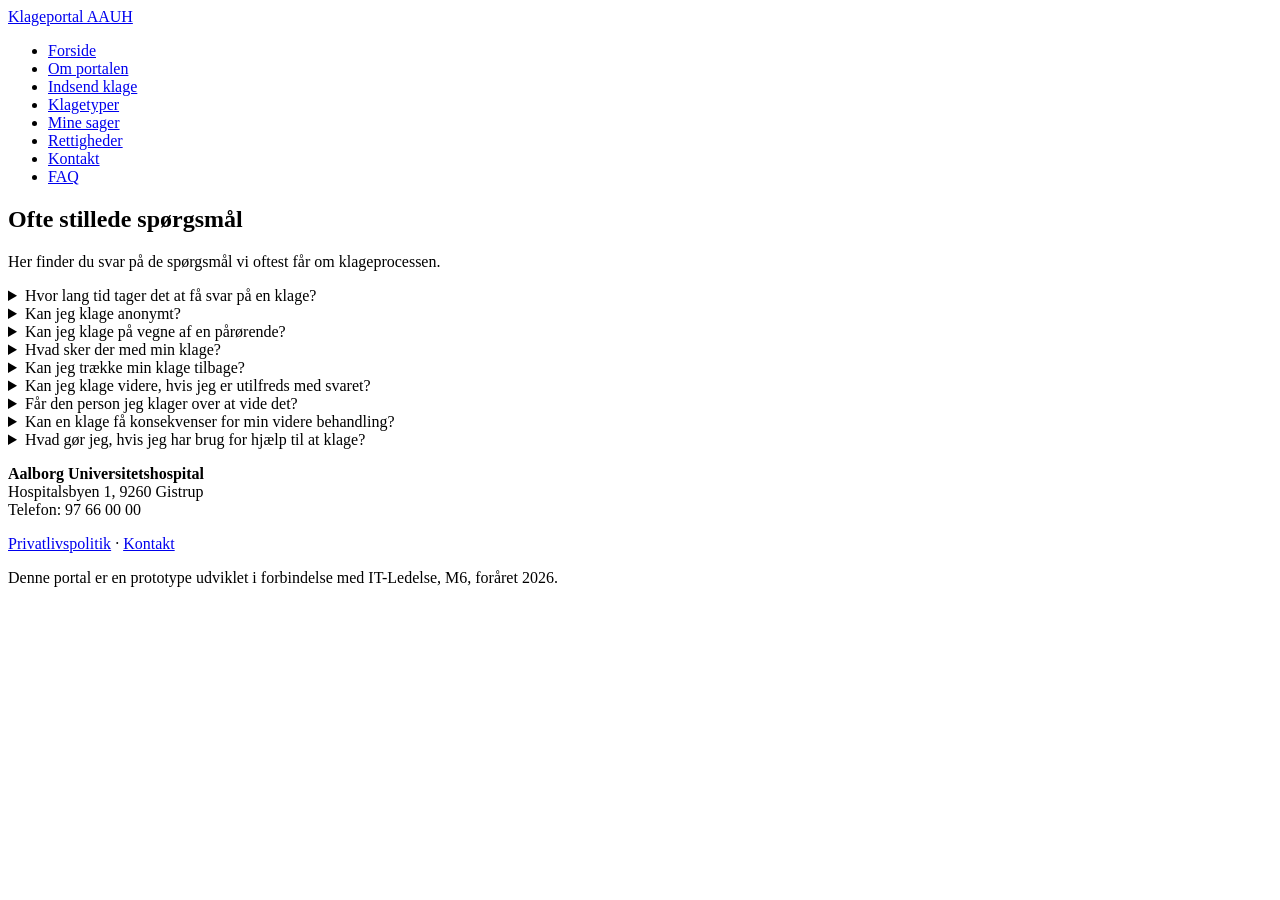
==== html/faq.html @ c4c41f85 "Create faq.html Tilføjelse af faq html side" ====
<!DOCTYPE html>
<html lang="da">
<head>
    <meta charset="UTF-8">
    <meta name="viewport" content="width=device-width, initial-scale=1.0">
    <title>FAQ — Klageportal AAUH</title>
    <link rel="stylesheet" href="css/style.css">
    <link rel="stylesheet" href="css/forms.css">
    <link rel="stylesheet" href="css/responsive.css">
</head>
<body>
    <header>
        <div class="header-inner">
            <a href="index.html" class="logo">Klageportal AAUH</a>
            <nav>
                <ul>
                    <li><a href="index.html">Forside</a></li>
                    <li><a href="om-portalen.html">Om portalen</a></li>
                    <li><a href="indsend-klage.html">Indsend klage</a></li>
                    <li><a href="klagetyper.html">Klagetyper</a></li>
                    <li><a href="mine-sager.html">Mine sager</a></li>
                    <li><a href="patientrettigheder.html">Rettigheder</a></li>
                    <li><a href="kontakt.html">Kontakt</a></li>
                    <li><a href="faq.html" class="active">FAQ</a></li>
                </ul>
            </nav>
        </div>
    </header>

    <main>
        <section class="page-header">
            <h1>Ofte stillede spørgsmål</h1>
            <p class="lead">Her finder du svar på de spørgsmål vi oftest får om klageprocessen.</p>
        </section>

        <section class="content faq-list">
            <details>
                <summary>Hvor lang tid tager det at få svar på en klage?</summary>
                <p>Du modtager bekræftelse på din klage inden for tre hverdage. Selve sagsbehandlingen tager typisk fire uger, men kan i komplekse sager strække sig op til tre måneder. Vi giver dig altid besked hvis det trækker ud.</p>
            </details>

            <details>
                <summary>Kan jeg klage anonymt?</summary>
                <p>Nej. For at vi kan undersøge sagen ordentligt, har vi brug for at vide hvem klagen vedrører. Dine oplysninger behandles fortroligt, og kun de sagsbehandlere der arbejder med din klage får adgang.</p>
            </details>

            <details>
                <summary>Kan jeg klage på vegne af en pårørende?</summary>
                <p>Ja, hvis du har samtykke fra patienten — eller hvis du er værge eller nær pårørende til en patient der ikke selv kan klage. Du skal kunne dokumentere relationen ved forespørgsel.</p>
            </details>

            <details>
                <summary>Hvad sker der med min klage?</summary>
                <p>Klagen modtages af klagekontoret, der registrerer den og tildeler et sagsnummer. En sagsbehandler kontakter dig hvis vi har brug for yderligere oplysninger. Vi indhenter journaloplysninger og spørger de involverede afdelinger om deres redegørelse. Når sagen er belyst, modtager du et skriftligt svar.</p>
            </details>

            <details>
                <summary>Kan jeg trække min klage tilbage?</summary>
                <p>Ja. Kontakt klagekontoret med dit sagsnummer, så annulleres sagen.</p>
            </details>

            <details>
                <summary>Kan jeg klage videre, hvis jeg er utilfreds med svaret?</summary>
                <p>Ja. Hvis du ikke er tilfreds med hospitalets behandling af din klage, kan du sende sagen videre til Styrelsen for Patientklager. Det skal ske inden 2 år fra hændelsen.</p>
            </details>

            <details>
                <summary>Får den person jeg klager over at vide det?</summary>
                <p>Ja, hvis klagen vedrører en konkret medarbejder, bliver vedkommende informeret som led i sagsbehandlingen og får mulighed for at afgive en redegørelse. Det er en grundlæggende retssikkerhedsprincip.</p>
            </details>

            <details>
                <summary>Kan en klage få konsekvenser for min videre behandling?</summary>
                <p>Nej. Du har ret til at klage, og det må aldrig påvirke kvaliteten af den behandling du modtager. Hvis du oplever det modsatte, vil vi gerne høre om det med det samme.</p>
            </details>

            <details>
                <summary>Hvad gør jeg, hvis jeg har brug for hjælp til at klage?</summary>
                <p>Kontakt patientvejlederen på telefon 97 66 12 34. Patientvejlederen kan hjælpe med at formulere klagen og pege dig i den rette retning. Det er gratis og uvildigt.</p>
            </details>
        </section>
    </main>

    <footer>
        <div class="footer-inner">
            <p><strong>Aalborg Universitetshospital</strong><br>
            Hospitalsbyen 1, 9260 Gistrup<br>
            Telefon: 97 66 00 00</p>
            <p><a href="privatlivspolitik.html">Privatlivspolitik</a> · <a href="kontakt.html">Kontakt</a></p>
            <p class="small">Denne portal er en prototype udviklet i forbindelse med IT-Ledelse, M6, foråret 2026.</p>
        </div>
    </footer>
</body>
</html>
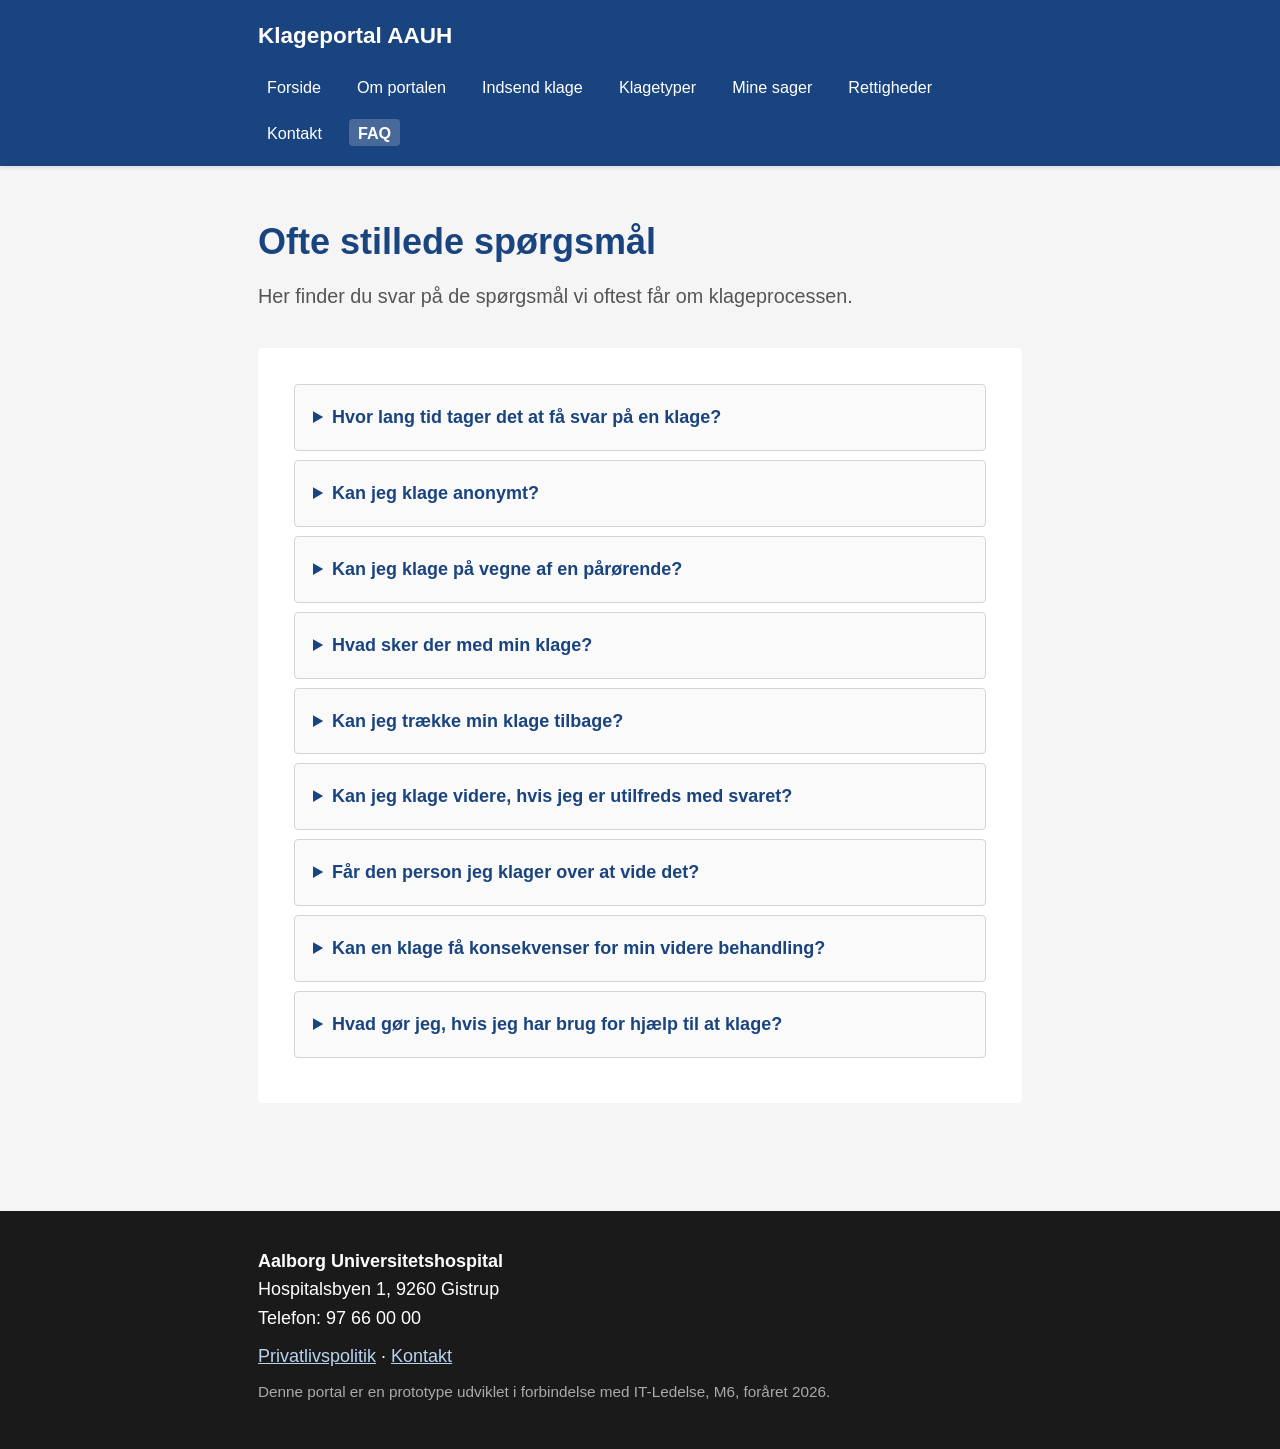
==== commit 61d3cbca: "Update faq.html" ====
--- a/html/faq.html
+++ b/html/faq.html
@@ -4,9 +4,9 @@
     <meta charset="UTF-8">
     <meta name="viewport" content="width=device-width, initial-scale=1.0">
     <title>FAQ — Klageportal AAUH</title>
-    <link rel="stylesheet" href="css/style.css">
-    <link rel="stylesheet" href="css/forms.css">
-    <link rel="stylesheet" href="css/responsive.css">
+    <link rel="stylesheet" href="../css/style.css">
+    <link rel="stylesheet" href="../css/forms.css">
+    <link rel="stylesheet" href="../css/responsive.css">
 </head>
 <body>
     <header>
--- a/css/style.css
+++ b/css/style.css
@@ -0,0 +1,424 @@
+/* ==========================================================================
+   Klageportal AAUH — Hovedstyling
+   Forfatter: Lasse (Sprint 2, dag 2)
+   Baseret på designdokument.md
+   ========================================================================== */
+
+/* Reset og grundlæggende variable */
+:root {
+    --color-primary: #1a4480;
+    --color-secondary: #2c6e7f;
+    --color-bg: #f5f5f5;
+    --color-surface: #ffffff;
+    --color-text: #1a1a1a;
+    --color-text-muted: #555555;
+    --color-border: #d4d4d4;
+    --color-warning: #a83232;
+    --color-success: #2d6e3e;
+
+    --font-base: -apple-system, BlinkMacSystemFont, "Segoe UI", Roboto, "Helvetica Neue", Arial, sans-serif;
+
+    --spacing-sm: 0.5rem;
+    --spacing-md: 1rem;
+    --spacing-lg: 2rem;
+    --spacing-xl: 3rem;
+
+    --max-width: 800px;
+    --radius: 4px;
+}
+
+*, *::before, *::after {
+    box-sizing: border-box;
+    margin: 0;
+    padding: 0;
+}
+
+html {
+    font-size: 18px;
+}
+
+body {
+    font-family: var(--font-base);
+    line-height: 1.6;
+    color: var(--color-text);
+    background-color: var(--color-bg);
+    min-height: 100vh;
+    display: flex;
+    flex-direction: column;
+}
+
+/* Header */
+header {
+    background-color: var(--color-primary);
+    color: white;
+    padding: var(--spacing-md) 0;
+    position: sticky;
+    top: 0;
+    z-index: 100;
+    box-shadow: 0 2px 4px rgba(0,0,0,0.1);
+}
+
+.header-inner {
+    max-width: var(--max-width);
+    margin: 0 auto;
+    padding: 0 var(--spacing-md);
+    display: flex;
+    justify-content: space-between;
+    align-items: center;
+    flex-wrap: wrap;
+    gap: var(--spacing-md);
+}
+
+.logo {
+    color: white;
+    text-decoration: none;
+    font-size: 1.25rem;
+    font-weight: 700;
+}
+
+nav ul {
+    list-style: none;
+    display: flex;
+    gap: var(--spacing-md);
+    flex-wrap: wrap;
+}
+
+nav a {
+    color: white;
+    text-decoration: none;
+    padding: 0.25rem 0.5rem;
+    font-size: 0.9rem;
+    border-radius: var(--radius);
+    transition: background-color 0.2s;
+}
+
+nav a:hover,
+nav a:focus {
+    background-color: rgba(255,255,255,0.15);
+    outline: none;
+}
+
+nav a.active {
+    background-color: rgba(255,255,255,0.2);
+    font-weight: 600;
+}
+
+/* Main content */
+main {
+    flex: 1;
+    max-width: var(--max-width);
+    margin: 0 auto;
+    padding: var(--spacing-xl) var(--spacing-md);
+    width: 100%;
+}
+
+/* Headings */
+h1 {
+    font-size: 2rem;
+    color: var(--color-primary);
+    margin-bottom: var(--spacing-md);
+    line-height: 1.2;
+}
+
+h2 {
+    font-size: 1.5rem;
+    color: var(--color-primary);
+    margin-top: var(--spacing-lg);
+    margin-bottom: var(--spacing-md);
+}
+
+h3 {
+    font-size: 1.15rem;
+    color: var(--color-secondary);
+    margin-top: var(--spacing-md);
+    margin-bottom: var(--spacing-sm);
+}
+
+p {
+    margin-bottom: var(--spacing-md);
+}
+
+.lead {
+    font-size: 1.1rem;
+    color: var(--color-text-muted);
+    margin-bottom: var(--spacing-lg);
+}
+
+/* Links */
+a {
+    color: var(--color-secondary);
+    text-decoration: underline;
+}
+
+a:hover,
+a:focus {
+    color: var(--color-primary);
+    outline: none;
+}
+
+/* Hero (forside) */
+.hero {
+    background-color: var(--color-surface);
+    padding: var(--spacing-xl);
+    border-radius: var(--radius);
+    margin-bottom: var(--spacing-lg);
+    text-align: center;
+}
+
+.hero h1 {
+    margin-bottom: var(--spacing-md);
+}
+
+/* Knapper */
+.btn {
+    display: inline-block;
+    padding: 0.75rem 1.5rem;
+    border-radius: var(--radius);
+    text-decoration: none;
+    font-size: 1rem;
+    font-weight: 600;
+    border: 2px solid transparent;
+    cursor: pointer;
+    transition: all 0.2s;
+    font-family: inherit;
+}
+
+.btn-primary {
+    background-color: var(--color-primary);
+    color: white;
+}
+
+.btn-primary:hover,
+.btn-primary:focus {
+    background-color: var(--color-secondary);
+    color: white;
+}
+
+.btn-secondary {
+    background-color: transparent;
+    color: var(--color-primary);
+    border-color: var(--color-primary);
+}
+
+.btn-secondary:hover,
+.btn-secondary:focus {
+    background-color: var(--color-primary);
+    color: white;
+}
+
+/* Info-kort grid */
+.info-cards {
+    margin-bottom: var(--spacing-lg);
+}
+
+.card-grid {
+    display: grid;
+    grid-template-columns: repeat(3, 1fr);
+    gap: var(--spacing-md);
+    margin-top: var(--spacing-md);
+}
+
+.card {
+    background-color: var(--color-surface);
+    padding: var(--spacing-md);
+    border-radius: var(--radius);
+    border-left: 4px solid var(--color-primary);
+}
+
+.card h3 {
+    margin-top: 0;
+}
+
+/* Callout */
+.callout {
+    background-color: #eef2f7;
+    padding: var(--spacing-md);
+    border-radius: var(--radius);
+    border-left: 4px solid var(--color-secondary);
+    margin: var(--spacing-lg) 0;
+}
+
+.callout h3 {
+    margin-top: 0;
+}
+
+/* Page header (alle ikke-forside sider) */
+.page-header {
+    margin-bottom: var(--spacing-lg);
+}
+
+/* Indhold sektion */
+.content {
+    background-color: var(--color-surface);
+    padding: var(--spacing-lg);
+    border-radius: var(--radius);
+}
+
+.content ul,
+.content ol {
+    margin-left: var(--spacing-lg);
+    margin-bottom: var(--spacing-md);
+}
+
+.content li {
+    margin-bottom: var(--spacing-sm);
+}
+
+/* Info-block (klagetyper.html) */
+.info-block {
+    padding: var(--spacing-md) 0;
+    border-bottom: 1px solid var(--color-border);
+}
+
+.info-block:last-child {
+    border-bottom: none;
+}
+
+.info-block h2 {
+    margin-top: 0;
+}
+
+/* Tabel (mine-sager) */
+.sager-tabel {
+    width: 100%;
+    border-collapse: collapse;
+    margin: var(--spacing-md) 0;
+}
+
+.sager-tabel th,
+.sager-tabel td {
+    text-align: left;
+    padding: var(--spacing-sm);
+    border-bottom: 1px solid var(--color-border);
+}
+
+.sager-tabel th {
+    background-color: #eef2f7;
+    font-weight: 600;
+}
+
+/* Status badges */
+.status {
+    display: inline-block;
+    padding: 0.2rem 0.6rem;
+    border-radius: 999px;
+    font-size: 0.85rem;
+    font-weight: 600;
+}
+
+.status-new {
+    background-color: #fff4e6;
+    color: #8a5500;
+}
+
+.status-active {
+    background-color: #e6f0ff;
+    color: var(--color-primary);
+}
+
+.status-done {
+    background-color: #e7f5e9;
+    color: var(--color-success);
+}
+
+.status-forklaring {
+    margin-top: var(--spacing-md);
+}
+
+.status-forklaring dt {
+    margin-top: var(--spacing-sm);
+}
+
+.status-forklaring dd {
+    margin-left: 0;
+    margin-bottom: var(--spacing-sm);
+    color: var(--color-text-muted);
+}
+
+/* Prototype-note */
+.prototype-note {
+    background-color: #fff4e6;
+    padding: var(--spacing-md);
+    border-left: 4px solid #d99500;
+    border-radius: var(--radius);
+    margin-bottom: var(--spacing-md);
+}
+
+/* Kontakt-grid */
+.contact-grid {
+    display: grid;
+    grid-template-columns: 1fr 1fr;
+    gap: var(--spacing-md);
+}
+
+.contact-card {
+    background-color: #f9f9f9;
+    padding: var(--spacing-md);
+    border-radius: var(--radius);
+    border: 1px solid var(--color-border);
+}
+
+.contact-card h2 {
+    margin-top: 0;
+    font-size: 1.2rem;
+}
+
+/* FAQ (details/summary) */
+.faq-list details {
+    border: 1px solid var(--color-border);
+    border-radius: var(--radius);
+    padding: var(--spacing-sm) var(--spacing-md);
+    margin-bottom: var(--spacing-sm);
+    background-color: #fafafa;
+}
+
+.faq-list summary {
+    font-weight: 600;
+    cursor: pointer;
+    padding: var(--spacing-sm) 0;
+    color: var(--color-primary);
+}
+
+.faq-list summary:hover {
+    color: var(--color-secondary);
+}
+
+.faq-list details[open] summary {
+    margin-bottom: var(--spacing-sm);
+    border-bottom: 1px solid var(--color-border);
+}
+
+.faq-list details p {
+    margin-bottom: 0;
+}
+
+/* Footer */
+footer {
+    background-color: var(--color-text);
+    color: white;
+    padding: var(--spacing-lg) 0;
+    margin-top: var(--spacing-xl);
+}
+
+.footer-inner {
+    max-width: var(--max-width);
+    margin: 0 auto;
+    padding: 0 var(--spacing-md);
+}
+
+footer a {
+    color: #b8d4f0;
+}
+
+footer a:hover {
+    color: white;
+}
+
+footer p {
+    margin-bottom: var(--spacing-sm);
+}
+
+.small {
+    font-size: 0.85rem;
+    color: #aaa;
+}
--- a/css/forms.css
+++ b/css/forms.css
@@ -0,0 +1,113 @@
+/* ==========================================================================
+   Klageportal AAUH — Form-styling
+   Forfatter: Lasse
+   Anvendes på: indsend-klage.html
+   ========================================================================== */
+
+.form-wrapper {
+    max-width: 100%;
+}
+
+.klage-form fieldset {
+    border: 1px solid var(--color-border);
+    border-radius: var(--radius);
+    padding: var(--spacing-md);
+    margin-bottom: var(--spacing-lg);
+}
+
+.klage-form legend {
+    padding: 0 var(--spacing-sm);
+    font-weight: 600;
+    color: var(--color-primary);
+    font-size: 1.1rem;
+}
+
+.form-group {
+    margin-bottom: var(--spacing-md);
+}
+
+.form-group label {
+    display: block;
+    font-weight: 600;
+    margin-bottom: 0.25rem;
+    color: var(--color-text);
+}
+
+.form-group input[type="text"],
+.form-group input[type="email"],
+.form-group input[type="tel"],
+.form-group input[type="date"],
+.form-group select,
+.form-group textarea {
+    width: 100%;
+    padding: 0.6rem;
+    border: 1px solid var(--color-border);
+    border-radius: var(--radius);
+    font-size: 1rem;
+    font-family: inherit;
+    background-color: white;
+    transition: border-color 0.2s, box-shadow 0.2s;
+}
+
+.form-group input:focus,
+.form-group select:focus,
+.form-group textarea:focus {
+    outline: none;
+    border-color: var(--color-primary);
+    box-shadow: 0 0 0 3px rgba(26, 68, 128, 0.15);
+}
+
+.form-group textarea {
+    resize: vertical;
+    min-height: 100px;
+}
+
+.form-group small {
+    display: block;
+    color: var(--color-text-muted);
+    font-size: 0.85rem;
+    margin-top: 0.25rem;
+}
+
+/* Checkbox-gruppe */
+.checkbox-group {
+    display: flex;
+    align-items: flex-start;
+    gap: var(--spacing-sm);
+}
+
+.checkbox-group input[type="checkbox"] {
+    margin-top: 0.3rem;
+    flex-shrink: 0;
+    width: 18px;
+    height: 18px;
+}
+
+.checkbox-group label {
+    font-weight: normal;
+    margin-bottom: 0;
+}
+
+/* Form-knapper */
+.form-actions {
+    display: flex;
+    gap: var(--spacing-md);
+    margin-top: var(--spacing-lg);
+    flex-wrap: wrap;
+}
+
+.form-note {
+    margin-top: var(--spacing-md);
+    padding: var(--spacing-sm) var(--spacing-md);
+    background-color: #fff4e6;
+    border-left: 4px solid #d99500;
+    border-radius: var(--radius);
+    font-size: 0.9rem;
+}
+
+/* Required-markering */
+.form-group label:has(+ input[required])::after,
+.form-group label:has(+ select[required])::after,
+.form-group label:has(+ textarea[required])::after {
+    /* Stjernen er allerede i HTML-labels, dette er ekstra støtte */
+}
--- a/css/responsive.css
+++ b/css/responsive.css
@@ -0,0 +1,89 @@
+/* ==========================================================================
+   Klageportal AAUH — Responsive styling
+   Forfatter: Lasse
+   Mobile-first light: tilpasser desktop-layoutet til mindre skærme
+   ========================================================================== */
+
+/* Tablet og mindre */
+@media (max-width: 768px) {
+    html {
+        font-size: 16px;
+    }
+
+    .header-inner {
+        flex-direction: column;
+        align-items: flex-start;
+    }
+
+    nav ul {
+        gap: var(--spacing-sm);
+    }
+
+    nav a {
+        font-size: 0.85rem;
+        padding: 0.2rem 0.4rem;
+    }
+
+    main {
+        padding: var(--spacing-lg) var(--spacing-md);
+    }
+
+    h1 {
+        font-size: 1.6rem;
+    }
+
+    h2 {
+        font-size: 1.3rem;
+    }
+
+    .card-grid {
+        grid-template-columns: 1fr;
+    }
+
+    .contact-grid {
+        grid-template-columns: 1fr;
+    }
+
+    .hero {
+        padding: var(--spacing-lg);
+    }
+
+    .content {
+        padding: var(--spacing-md);
+    }
+
+    /* Tabel bliver scrollbar i stedet for at brække layoutet */
+    .sager-tabel {
+        display: block;
+        overflow-x: auto;
+        white-space: nowrap;
+    }
+}
+
+/* Lille mobil */
+@media (max-width: 480px) {
+    main {
+        padding: var(--spacing-md) var(--spacing-sm);
+    }
+
+    .hero {
+        padding: var(--spacing-md);
+    }
+
+    .form-actions {
+        flex-direction: column;
+    }
+
+    .form-actions .btn {
+        width: 100%;
+        text-align: center;
+    }
+
+    h1 {
+        font-size: 1.4rem;
+    }
+
+    .logo {
+        font-size: 1.1rem;
+    }
+}
